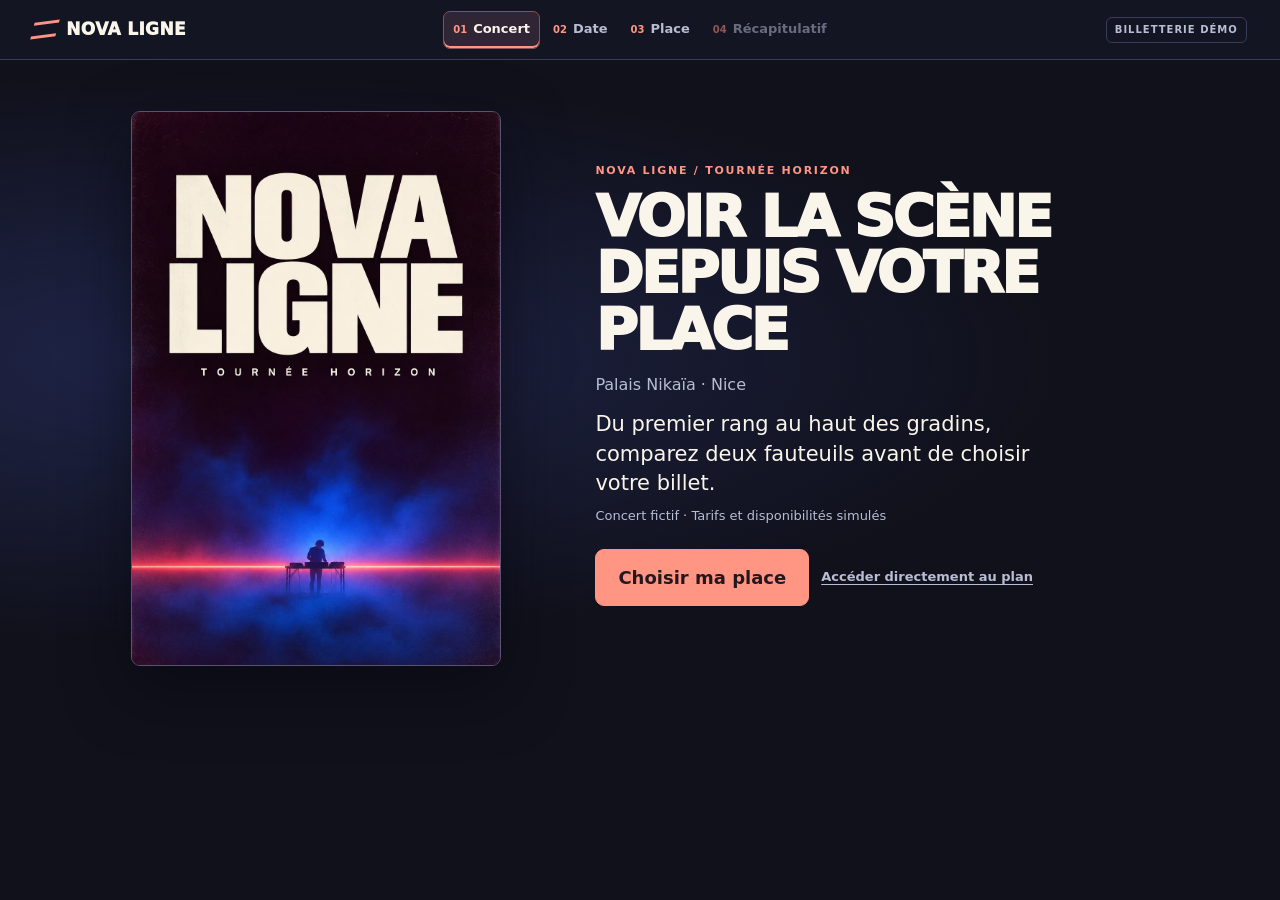
==== concert/index.html @ 88fafc16 "Publier la demo concert Nova Ligne" ====
<!doctype html>
<html lang="fr">
<head>
  <meta charset="utf-8">
  <meta name="viewport" content="width=device-width, initial-scale=1, viewport-fit=cover">
  <meta name="theme-color" content="#10111c">
  <title>Nova Ligne · Palais Nikaïa — billetterie de démonstration</title>
  <meta name="description" content="Démonstration : choisissez votre place pour un concert fictif au Palais Nikaïa et voyez la scène depuis votre fauteuil avant d’acheter.">
  <link rel="stylesheet" href="styles.css">
  <script type="importmap">
    { "imports": {
        "three": "./vendor/three/build/three.module.js",
        "three/addons/": "./vendor/three/examples/jsm/"
    } }
  </script>
</head>
<body>
  <a class="skip" href="#main">Aller au contenu</a>
  <header class="booking-top">
    <button type="button" class="booking-brand" data-step-target="stepShow" aria-label="Nova Ligne, retour au concert">
      <span class="booking-mark" aria-hidden="true"></span><span>NOVA LIGNE</span>
    </button>
    <nav aria-label="Étapes de la billetterie">
      <ol class="booking-steps">
        <li><button type="button" data-step-target="stepShow" aria-current="step"><span aria-hidden="true">01</span>Concert</button></li>
        <li><button type="button" data-step-target="stepDate"><span aria-hidden="true">02</span>Date</button></li>
        <li><button type="button" data-step-target="stepSeat"><span aria-hidden="true">03</span>Place</button></li>
        <li><button type="button" data-step-target="stepRecap" disabled><span aria-hidden="true">04</span>Récapitulatif</button></li>
      </ol>
    </nav>
    <span class="demo-banner" role="note">BILLETTERIE DÉMO</span>
  </header>

  <main id="main">
    <!-- 1. Concert -->
    <section id="stepShow" class="step" aria-labelledby="showTitle">
      <div class="hero">
        <div class="hero-copy">
          <p class="kicker">NOVA LIGNE / TOURNÉE HORIZON</p>
          <h1 id="showTitle" tabindex="-1">Voir la scène<br>depuis votre place</h1>
          <p class="venue">Palais Nikaïa · Nice</p>
          <p class="hero-description">Du premier rang au haut des gradins, comparez deux fauteuils avant de choisir votre billet.</p>
          <p class="small muted">Concert fictif · Tarifs et disponibilités simulés</p>
          <div class="cta-bar step-actions">
            <button type="button" id="chooseDate" class="btn primary big">Choisir ma place</button>
            <a id="directPlan" class="text-action" href="?etape=place">Accéder directement au plan</a>
          </div>
        </div>
        <img class="concert-poster" src="assets/nova-ligne-horizon.webp" width="1024" height="1536" alt="Affiche Nova Ligne, Tournée Horizon. Un rayon corail fend une brume bleue derrière un musicien.">
      </div>
    </section>

    <!-- 2. Date -->
    <section id="stepDate" class="step date-step" hidden aria-labelledby="dateTitle">
      <p class="kicker">NOVA LIGNE / TOURNÉE HORIZON</p>
      <h1 id="dateTitle" tabindex="-1">Choisir une date</h1>
      <p class="venue">Palais Nikaïa · Nice · Concert fictif</p>
      <fieldset class="showtimes">
        <legend class="sr-only">Dates du concert fictif</legend>
        <div id="showtimeList" class="st-list"></div>
      </fieldset>
      <div class="cta-bar step-actions">
        <button type="button" id="goPlan" class="btn primary big">Voir le plan</button>
      </div>
    </section>

    <!-- 3. Module de choix de place -->
    <section id="stepSeat" class="step" hidden aria-label="Choix de la place">
      <div id="seatModule" class="seat-module"></div>
    </section>

    <!-- 4. Récapitulatif -->
    <section id="stepRecap" class="step recap" hidden aria-labelledby="recapTitle">
      <h1 id="recapTitle" tabindex="-1">Récapitulatif</h1>
      <div class="recap-card">
        <p class="kicker">Nova Ligne · Tournée Horizon</p>
        <p id="recapDate" class="recap-date"></p>
        <p class="venue">Palais Nikaïa · Nice</p>
        <dl id="recapSeat" class="recap-dl"></dl>
        <p class="muted small">Identifiant renvoyé par le module : <code id="recapId"></code></p>
        <p class="muted small">Tarif et disponibilité simulés. Aucune réservation n’est enregistrée.</p>
      </div>
      <div class="cta-bar step-actions">
        <button type="button" id="changeSeat" class="btn primary big">Modifier la place</button>
        <button type="button" id="restart" class="text-action">Revenir au concert</button>
      </div>
    </section>
  </main>

  <noscript>Cette démonstration nécessite JavaScript.</noscript>
  <script type="module" src="src/app.js"></script>
</body>
</html>
---- concert/styles.css ----
:root {
  --bg: #10111b;
  --bg2: #16192a;
  --card: #1c2034;
  --line: #363d58;
  --text: #faf5eb;
  --muted: #b8bdd4;
  --accent: #ff9582;
  --accent2: #ffd680;
  --focus: #ffffff;
  --warn: #ffb35a;
  --plan-wall: #535e7b;
  --plan-rail: #b3bccd;
  --plan-taken: #3a3e4a;
  --plan-row: #d3d8e4;
  --plan-regie: rgba(150, 160, 185, .22);
  --plan-stage-a: #202b56;
  --plan-stage-b: #373766;
  --plan-stage-edge: #ff9582;
  --bar-height: 60px;
  --display: "Arial Black", "Avenir Next Condensed", system-ui, sans-serif;
  color-scheme: dark;
}
* { box-sizing: border-box; }
html, body { margin: 0; background: var(--bg); color: var(--text); font: 16px/1.4 system-ui, -apple-system, "Segoe UI", Roboto, sans-serif; -webkit-text-size-adjust: 100%; }
button, input, select { font: inherit; color: inherit; }
:focus-visible { outline: 3px solid var(--focus); outline-offset: 2px; }
.sr-only, .skip:not(:focus) { position: absolute; width: 1px; height: 1px; overflow: hidden; clip: rect(0 0 0 0); white-space: nowrap; }
.skip:focus { position: fixed; top: 8px; left: 8px; z-index: 99; background: #fff; color: #000; padding: 8px 12px; border-radius: 8px; }
.muted { color: var(--muted); }
.small { font-size: 13px; }
[hidden] { display: none !important; }

.booking-top { height: calc(var(--bar-height) + env(safe-area-inset-top)); padding: env(safe-area-inset-top) clamp(12px, 2.6vw, 38px) 0; display: grid; grid-template-columns: 1fr auto 1fr; gap: 18px; align-items: center; border-bottom: 1px solid var(--line); background: #131522; }
.booking-brand { display: inline-flex; align-items: center; gap: 9px; justify-self: start; border: 0; padding: 6px 0; color: var(--text); background: none; font: 950 17px/1 var(--display); letter-spacing: .02em; cursor: pointer; white-space: nowrap; }
.booking-mark { width: 24px; height: 17px; border-top: 3px solid var(--accent); border-bottom: 3px solid var(--accent); transform: skew(-22deg) rotate(-8deg); }
.booking-steps { display: flex; list-style: none; gap: 3px; margin: 0; padding: 0; }
.booking-steps button { display: flex; align-items: center; gap: 6px; min-height: 38px; padding: 4px 9px; background: transparent; border: 1px solid transparent; border-radius: 7px; color: var(--muted); cursor: pointer; font-size: 13px; font-weight: 750; }
.booking-steps button span { font-size: 10px; color: var(--accent); }
.booking-steps button[aria-current="step"] { background: #302534; border-color: #815451; color: var(--text); box-shadow: inset 0 -2px var(--accent); }
.booking-steps button:disabled { opacity: .52; cursor: default; }
.demo-banner { justify-self: end; border: 1px solid var(--line); border-radius: 6px; color: var(--muted); font-size: 10px; letter-spacing: .1em; white-space: nowrap; font-weight: 750; padding: 5px 8px; }

.btn { appearance: none; border: 1px solid var(--line); background: var(--card); border-radius: 9px; padding: 11px 16px; min-height: 44px; cursor: pointer; font-weight: 750; }
.btn:hover { border-color: #707895; }
.btn.primary { background: var(--accent); border-color: var(--accent); color: #231820; }
.btn.primary:hover { background: #ffac9b; }
.btn.ghost { background: transparent; }
.btn.big { font-size: 18px; padding: 15px 22px; width: 100%; max-width: 420px; }
.btn.small { min-height: 38px; padding: 7px 12px; font-size: 14px; }
.btn:disabled { opacity: .45; cursor: not-allowed; }

/* ---------- Concert, date et récapitulatif ---------- */
body:not([data-step="stepSeat"]) { background: radial-gradient(ellipse at 16% 50%, #20254a, transparent 56%), var(--bg); }
.step { max-width: 1120px; margin: 0 auto; padding: clamp(18px, 4vw, 56px); }
.step:not(#stepSeat) { animation: enter-step .18s ease-out; }
@keyframes enter-step { from { opacity: .65; } to { opacity: 1; } }
.hero { display: grid; grid-template-columns: minmax(240px, .7fr) minmax(0, 1fr); gap: clamp(20px, 6vw, 90px); align-items: center; }
.hero-copy { grid-column: 2; grid-row: 1; }
.concert-poster { display: block; grid-column: 1; grid-row: 1; width: 100%; height: auto; aspect-ratio: 2 / 3; max-width: 370px; border: 1px solid #595272; border-radius: 9px; background: #1b1225; box-shadow: 0 22px 62px #090812b3; }
.kicker { text-transform: uppercase; letter-spacing: .16em; font-size: 11px; color: var(--accent); margin: 0; font-weight: 850; }
.hero h1, .date-step h1, .recap h1 { font: 950 clamp(34px, 5.2vw, 72px)/.98 var(--display); text-transform: uppercase; margin: 11px 0 15px; letter-spacing: -.047em; }
.hero h1 { font-size: clamp(34px, 4.5vw, 62px); }
.hero-description { color: var(--text); font-size: clamp(16px, 2vw, 21px); max-width: 33ch; margin: 14px 0 8px; }
.hero .small { margin: 8px 0; }
.venue { margin: 0; color: var(--muted); }
.date-step { max-width: 1020px; }
.showtimes { border: 0; padding: 0; margin: 24px 0 0; }
.st-list { display: grid; gap: 10px; grid-template-columns: repeat(auto-fit, minmax(220px, 1fr)); }
.st { position: relative; display: grid; grid-template-columns: 1fr auto; gap: 3px 10px; padding: 15px 14px 14px 44px; background: var(--card); border: 1px solid var(--line); border-radius: 9px; cursor: pointer; }
.st input { position: absolute; left: 12px; top: 13px; width: 20px; height: 20px; accent-color: var(--accent); }
.st:has(input:checked) { background: #342739; border-color: var(--accent); box-shadow: inset 3px 0 var(--accent); }
.st-date { font-weight: 700; }
.st-time { font-weight: 700; color: var(--accent2); }
.st-left { grid-column: 1 / -1; font-size: 13px; color: var(--muted); }
.cta-bar { display: flex; flex-wrap: wrap; gap: 12px; align-items: center; margin: 24px 0 8px; }
.step-actions .big { width: auto; }
.text-action { display: inline-flex; align-items: center; justify-content: center; min-height: 44px; border: 0; background: none; color: var(--muted); font-size: 13px; font-weight: 700; text-decoration: underline; text-underline-offset: 3px; cursor: pointer; }

/* ---------- Étape 2 : module ---------- */
#stepSeat { max-width: none; padding: 0; }
.sp { display: flex; flex-direction: column; height: 100dvh; min-height: 480px; background: var(--bg); }
body[data-step="stepSeat"] .sp { height: calc(100dvh - var(--bar-height) - env(safe-area-inset-top)); min-height: 0; }
.sp-head { display: flex; align-items: center; gap: 10px; padding: 3px 12px; border-bottom: 1px solid var(--line); }
.sp-back { background: none; border: 0; color: var(--accent); font-weight: 700; min-height: 40px; padding: 0 6px; cursor: pointer; }
.sp-title { display: flex; flex-direction: column; min-width: 0; flex: 1; line-height: 1.2; }
.sp-title span { font-size: 12px; color: var(--muted); white-space: nowrap; overflow: hidden; text-overflow: ellipsis; }
.sp-sim { font-size: 11px; color: var(--muted); border: 1px solid var(--line); border-radius: 6px; padding: 4px 8px; white-space: nowrap; }
.sp-zones { display: flex; gap: 6px; overflow-x: auto; padding: 8px 12px; scrollbar-width: none; flex: none; }
.sp-zones::-webkit-scrollbar { display: none; }
.chip { flex: none; border: 1px solid var(--line); background: var(--bg2); border-radius: 99px; padding: 7px 13px; font-size: 14px; font-weight: 600; cursor: pointer; min-height: 36px; }
.chip[aria-pressed="true"] { background: #382735; color: var(--text); border-color: var(--accent); }

.sp-main { flex: 1; min-height: 0; display: flex; flex-direction: column; }
.sp-side { display: contents; }
.sp-presets { order: 1; padding: 0 12px 8px; flex: none; }
.sp-h { font-size: 12px; text-transform: uppercase; letter-spacing: .1em; color: var(--muted); margin: 0 0 6px; }
.sp-preset-list { display: grid; grid-template-columns: repeat(3, 1fr); gap: 6px; }
.preset { display: grid; grid-template-columns: auto 1fr; grid-template-rows: auto auto; column-gap: 7px; align-items: center; text-align: left; background: var(--card); border: 1px solid var(--line); border-radius: 12px; padding: 7px 8px; cursor: pointer; min-height: 48px; }
.preset:hover { border-color: var(--accent); }
.preset-ico { grid-row: 1 / 3; width: 22px; height: 22px; border-radius: 6px; background: var(--accent); mask: var(--m) center / contain no-repeat; -webkit-mask: var(--m) center / contain no-repeat; }
.ico-proche { --m: url('data:image/svg+xml;utf8,<svg xmlns="http://www.w3.org/2000/svg" viewBox="0 0 24 24"><rect x="3" y="3" width="18" height="6" rx="1"/><circle cx="12" cy="16" r="3"/></svg>'); }
.ico-lateral { --m: url('data:image/svg+xml;utf8,<svg xmlns="http://www.w3.org/2000/svg" viewBox="0 0 24 24"><rect x="7" y="3" width="10" height="5" rx="1"/><circle cx="20" cy="17" r="3"/></svg>'); }
.ico-haut { --m: url('data:image/svg+xml;utf8,<svg xmlns="http://www.w3.org/2000/svg" viewBox="0 0 24 24"><rect x="7" y="16" width="10" height="5" rx="1"/><circle cx="12" cy="5" r="3"/></svg>'); }
.preset-t { font-weight: 700; font-size: 13px; line-height: 1.15; }
.preset-s { font-size: 11px; color: var(--muted); line-height: 1.15; }

.sp-planwrap { order: 2; position: relative; flex: 1; min-height: 192px; margin: 0 8px; border: 1px solid var(--line); border-radius: 10px; overflow: hidden; background: radial-gradient(ellipse at 50% 0%, #252d52, #111422 76%); }
.sp-plan { position: absolute; inset: 0; touch-action: none; }
.plan-canvas { display: block; touch-action: none; cursor: grab; }
.plan-canvas:focus-visible { outline-offset: -3px; }
.sp-zoom { position: absolute; right: 8px; bottom: 8px; display: flex; flex-direction: column; gap: 6px; }
.sp-zoom button { width: 44px; height: 44px; border-radius: 12px; border: 1px solid var(--line); background: rgba(21, 19, 29, .9); font-size: 22px; font-weight: 700; cursor: pointer; }
.sp-hint { position: absolute; left: 10px; bottom: 10px; right: 64px; margin: 0; font-size: 13px; color: var(--text); background: rgba(10, 9, 15, .78); padding: 7px 10px; border-radius: 10px; pointer-events: none; width: fit-content; }

.sp-drawer { order: 3; flex: none; max-height: 44dvh; overflow-y: auto; padding: 10px 12px calc(12px + env(safe-area-inset-bottom)); border-top: 1px solid var(--line); background: var(--bg2); margin-top: 8px; display: flex; flex-direction: column; gap: 10px; }
.sp-side-date { margin: 0; font-size: 12px; font-weight: 850; letter-spacing: .055em; text-transform: uppercase; color: var(--accent); }
.sp-seat-help { margin: 0; color: var(--muted); font-size: 13px; }
.seat-id { display: flex; align-items: center; gap: 8px; font-size: 17px; }
.pill { display: inline-grid; place-items: center; width: 24px; height: 24px; border-radius: 50%; background: var(--accent2); color: #111; font-weight: 800; font-size: 13px; }
.seat-meta { margin: 4px 0 6px; font-size: 14px; color: var(--muted); }
.sold { color: #ff8f8f; }
.facts { display: grid; grid-template-columns: repeat(3, 1fr); gap: 6px; margin: 6px 0; }
.facts div { background: var(--card); border-radius: 10px; padding: 6px 8px; }
.facts dt { font-size: 11px; color: var(--muted); }
.facts dd { margin: 0; font-weight: 700; font-size: 15px; }
.warn { margin: 6px 0; padding: 8px 10px; border-radius: 10px; background: rgba(255, 165, 58, .13); color: var(--warn); font-size: 14px; border: 1px solid rgba(255, 165, 58, .35); }
.actions { display: grid; grid-template-columns: minmax(0, 1.7fr) minmax(0, 1fr); gap: 7px; margin-top: 6px; }
.sp-legend { list-style: none; margin: 0; padding: 0; display: flex; flex-wrap: wrap; gap: 4px 6px; }
.cat { display: inline-flex; align-items: center; gap: 6px; padding: 5px 9px; border-radius: 99px; border: 1px solid var(--line); background: var(--card); font-size: 13px; cursor: pointer; min-height: 32px; }
.cat.static { cursor: default; }
.cat[aria-pressed="true"] { border-color: var(--text); }
.cat i { width: 11px; height: 11px; border-radius: 3px; display: inline-block; }
.cat i.taken { background: #3a3e4a; }
.sp-picker summary { cursor: pointer; font-weight: 600; min-height: 36px; display: flex; align-items: center; }
.fields { display: grid; grid-template-columns: 1fr 1fr 1fr; gap: 8px; align-items: end; margin-top: 6px; }
.fields label { display: flex; flex-direction: column; font-size: 12px; color: var(--muted); gap: 3px; }
.fields select { background: var(--card); border: 1px solid var(--line); border-radius: 10px; padding: 8px; min-height: 42px; color: var(--text); width: 100%; }
.fields .btn { grid-column: 1 / -1; }
.toggle { display: inline-flex; align-items: center; gap: 8px; font-size: 14px; min-height: 36px; cursor: pointer; }
.toggle input { width: 20px; height: 20px; accent-color: var(--accent); }

@media (min-width: 900px) {
  .sp-main { flex-direction: row; gap: 0; }
  .sp-planwrap { order: 0; margin: 0 0 12px 12px; }
  .sp-side { order: 1; display: flex; flex-direction: column; width: 358px; flex: none; overflow-y: auto; padding: 0 12px 12px; gap: 14px; }
  .sp-presets { padding: 0; }
  .sp-drawer { order: 0; max-height: none; border: 1px solid var(--line); border-radius: 10px; padding: 13px; margin: 0; overflow: visible; }
}

/* ---------- Vue 3D ---------- */
body.v3-open { overflow: hidden; }
.v3 { position: fixed; inset: 0; z-index: 50; background: #05060a; }
.v3-canvas { position: absolute; inset: 0; width: 100%; height: 100%; display: block; touch-action: none; cursor: grab; }
.v3-fade { position: absolute; inset: 0; opacity: 0; background: #090a11; pointer-events: none; }
.v3-loading { position: absolute; inset: 0; display: grid; place-items: center; color: var(--text); font-weight: 750; background: #11132178; }
.v3.is-loading { background: #0a0a1140; }
.v3.is-loading .v3-canvas { visibility: hidden; }
.v3:is(.is-loading, .is-flying) :is(.v3-mid, .v3-panel, .v3-fov, .v3-round) { visibility: hidden; }
.v3-top { position: absolute; top: calc(8px + env(safe-area-inset-top)); left: 8px; right: 8px; display: flex; gap: 8px; align-items: center; }
.v3-close, .v3-round { border: 0; border-radius: 12px; background: rgba(10, 9, 15, .78); min-height: 44px; min-width: 44px; padding: 0 12px; font-weight: 700; cursor: pointer; }
.v3-label { flex: 1; text-align: center; font-weight: 700; font-size: 14px; background: rgba(10, 9, 15, .6); border-radius: 12px; padding: 6px 10px; text-shadow: 0 1px 2px #000; }
.v3-mid { position: absolute; top: calc(62px + env(safe-area-inset-top)); left: 8px; right: 8px; display: flex; gap: 8px; flex-wrap: wrap; align-items: flex-start; }
.v3-ab { display: inline-grid; grid-template-columns: repeat(2, 1fr); gap: 3px; background: rgba(10, 9, 15, .86); border-radius: 12px; padding: 3px; }
.ab { display: grid; align-content: center; gap: 3px; text-align: left; border: 0; background: none; border-radius: 9px; padding: 6px 10px; min-height: 46px; font-weight: 750; font-size: 13px; line-height: 1.16; cursor: pointer; }
.ab-metrics { font-size: 11px; font-weight: 650; white-space: nowrap; }
.ab[aria-pressed="true"] { background: var(--accent2); color: #111; }
.ab[data-ab="B"][aria-pressed="true"] { background: #7ee0ff; }
.v3-mid > .btn { background: rgba(10, 9, 15, .82); }
.v3-cmp { display: flex; flex-wrap: wrap; gap: 6px; align-items: center; border-bottom: 1px solid var(--line); padding: 1px 0 8px; }
.v3-cmp p { margin: 0 4px 0 0; font-size: 13px; color: var(--muted); }
.v3-panel { position: absolute; left: 8px; right: 8px; bottom: calc(8px + env(safe-area-inset-bottom)); background: #141726ee; border: 1px solid #505773; border-radius: 12px; padding: 7px; display: flex; flex-direction: column; gap: 4px; max-width: 560px; margin: 0 auto; }
.v3-panel .facts { grid-template-columns: repeat(2, 1fr); }
.v3-opts { display: flex; flex-wrap: wrap; gap: 0 14px; }
.v3-fov { position: absolute; right: 12px; top: calc(112px + env(safe-area-inset-top)); margin: 0; font-size: 11px; color: rgba(255, 255, 255, .75); text-shadow: 0 1px 2px #000; pointer-events: none; }
@media (min-width: 900px) {
  .v3-panel { left: auto; right: 16px; bottom: 16px; width: 360px; }
  .v3-fov { top: auto; bottom: 16px; left: 16px; right: auto; }
}
@media (max-height: 520px) and (orientation: landscape) {
  .v3-panel { left: auto; width: 300px; max-height: calc(100% - 70px); overflow: auto; }
}

/* ---------- Récapitulatif ---------- */
.recap { max-width: 560px; }
.recap h1 { font-size: clamp(29px, 5.2vw, 48px); }
.recap-card { background: var(--card); border: 1px solid var(--line); border-top: 3px solid var(--accent); border-radius: 10px; padding: 18px; }
.recap-date { font-size: 20px; font-weight: 800; margin: 6px 0 2px; }
.recap-dl { display: grid; gap: 8px; margin: 14px 0; }
.recap-dl div { display: flex; justify-content: space-between; gap: 10px; border-bottom: 1px solid var(--line); padding-bottom: 6px; }
.recap-dl dt { color: var(--muted); }
.recap-dl dd { margin: 0; font-weight: 700; text-align: right; }
code { background: #000; padding: 2px 6px; border-radius: 6px; }

html.no-motion *, html.no-motion *::before { transition: none !important; animation: none !important; scroll-behavior: auto !important; }
@media (prefers-reduced-motion: reduce) { .step:not(#stepSeat) { animation: none; } }

/* compacité mobile */
.sp-more summary { cursor: pointer; font-weight: 600; min-height: 36px; display: flex; align-items: center; color: var(--muted); }
.sp-more[open] { display: flex; flex-direction: column; gap: 8px; }
.v3-row { display: grid; grid-template-columns: 1fr 1.5fr; align-items: center; gap: 7px; }
.v3-sum { flex: 1; margin: 0; font-weight: 700; font-size: 15px; }
.v3-row .btn { min-height: 46px; padding: 7px 8px; font-size: 14px; }
.v3-more summary { cursor: pointer; color: var(--muted); font-size: 13px; min-height: 25px; display: flex; justify-content: flex-end; align-items: center; padding: 0 6px; }
.v3-more[open] { max-height: 36dvh; overflow-y: auto; padding: 3px 2px 6px; }
.v3-share { display: flex; flex-wrap: wrap; gap: 6px; }
.v3-share-status { margin: 6px 0 0; color: var(--muted); font-size: 13px; }
.v3-share-status:empty { display: none; }
.v3-share-status input { display: block; width: 100%; margin-top: 5px; padding: 6px; background: var(--bg); border: 1px solid var(--line); border-radius: 6px; font-size: 16px; }
.v3-mask { flex-basis: 100%; margin: 0; padding: 7px 10px; border-radius: 10px; background: rgba(40, 22, 4, .88); color: var(--warn); border: 1px solid rgba(255, 165, 58, .5); font-size: 13px; font-weight: 600; }
@media (min-width: 900px) { .v3-mask { flex-basis: auto; max-width: 520px; } }
@media (max-width: 899px) {
  :root { --bar-height: 80px; }
  body[data-step="stepSeat"] { --bar-height: 42px; }
  .booking-top { grid-template-columns: 1fr auto; grid-template-rows: auto auto; gap: 2px 8px; }
  .booking-top nav { grid-row: 2; grid-column: 1 / -1; }
  .booking-brand { font-size: 14px; }
  .booking-mark { width: 19px; height: 14px; }
  .booking-steps { display: grid; grid-template-columns: repeat(4, minmax(0, 1fr)); }
  .booking-steps button { justify-content: center; width: 100%; min-height: 34px; font-size: 11px; padding: 2px; }
  .booking-steps button span { display: none; }
  body[data-step="stepSeat"] .booking-top { grid-template-rows: 1fr; }
  body[data-step="stepSeat"] .booking-top nav { grid-row: 1; }
  body[data-step="stepSeat"] :is(.booking-brand, .demo-banner) { display: none; }
  .step:not(#stepSeat) { padding: 20px 16px calc(116px + env(safe-area-inset-bottom)); }
  .hero { grid-template-columns: minmax(0, 1fr); gap: 12px; text-align: center; }
  .hero-copy { grid-column: 1; grid-row: 1; }
  .hero h1 { font-size: clamp(28px, 7.6vw, 52px); margin: 7px 0 6px; }
  .hero-description { display: none; }
  .concert-poster { grid-column: 1; grid-row: 2; width: clamp(180px, 56vw, 290px); justify-self: center; }
  .step-actions { position: fixed; z-index: 4; inset: auto 0 0; flex-direction: column; align-items: stretch; gap: 2px; margin: 0; padding: 9px 16px calc(6px + env(safe-area-inset-bottom)); background: #151828f5; border-top: 1px solid var(--line); }
  .step-actions .big { width: 100%; max-width: none; padding: 10px 12px; }
  .step-actions .text-action { min-height: 35px; }
  .st-list { grid-template-columns: 1fr; }
  .sp-side-date, .sp-presets .sp-h { display: none; }
  .sp-drawer { max-height: 36dvh; gap: 4px; padding: 6px 10px calc(5px + env(safe-area-inset-bottom)); margin-top: 5px; }
  .sp-sheet :is(.facts, .warn) { display: none; }
  .sp-sheet .btn { padding: 6px; font-size: 13px; }
  .seat-id { font-size: 14px; }
  .seat-meta { margin: 2px 0; font-size: 12px; }
  .sp-legend { display: grid; grid-template-columns: repeat(3, minmax(0, 1fr)); gap: 3px; }
  .cat { justify-content: center; width: 100%; min-height: 28px; border-radius: 6px; padding: 3px; font-size: 11px; gap: 3px; white-space: nowrap; }
  .cat i { flex: 0 0 7px; width: 7px; height: 7px; }
  .sp-more summary { min-height: 30px; font-size: 13px; }
  .v3-fov { display: none; }
}
@media (max-width: 360px) { .cat { font-size: 10px; } }
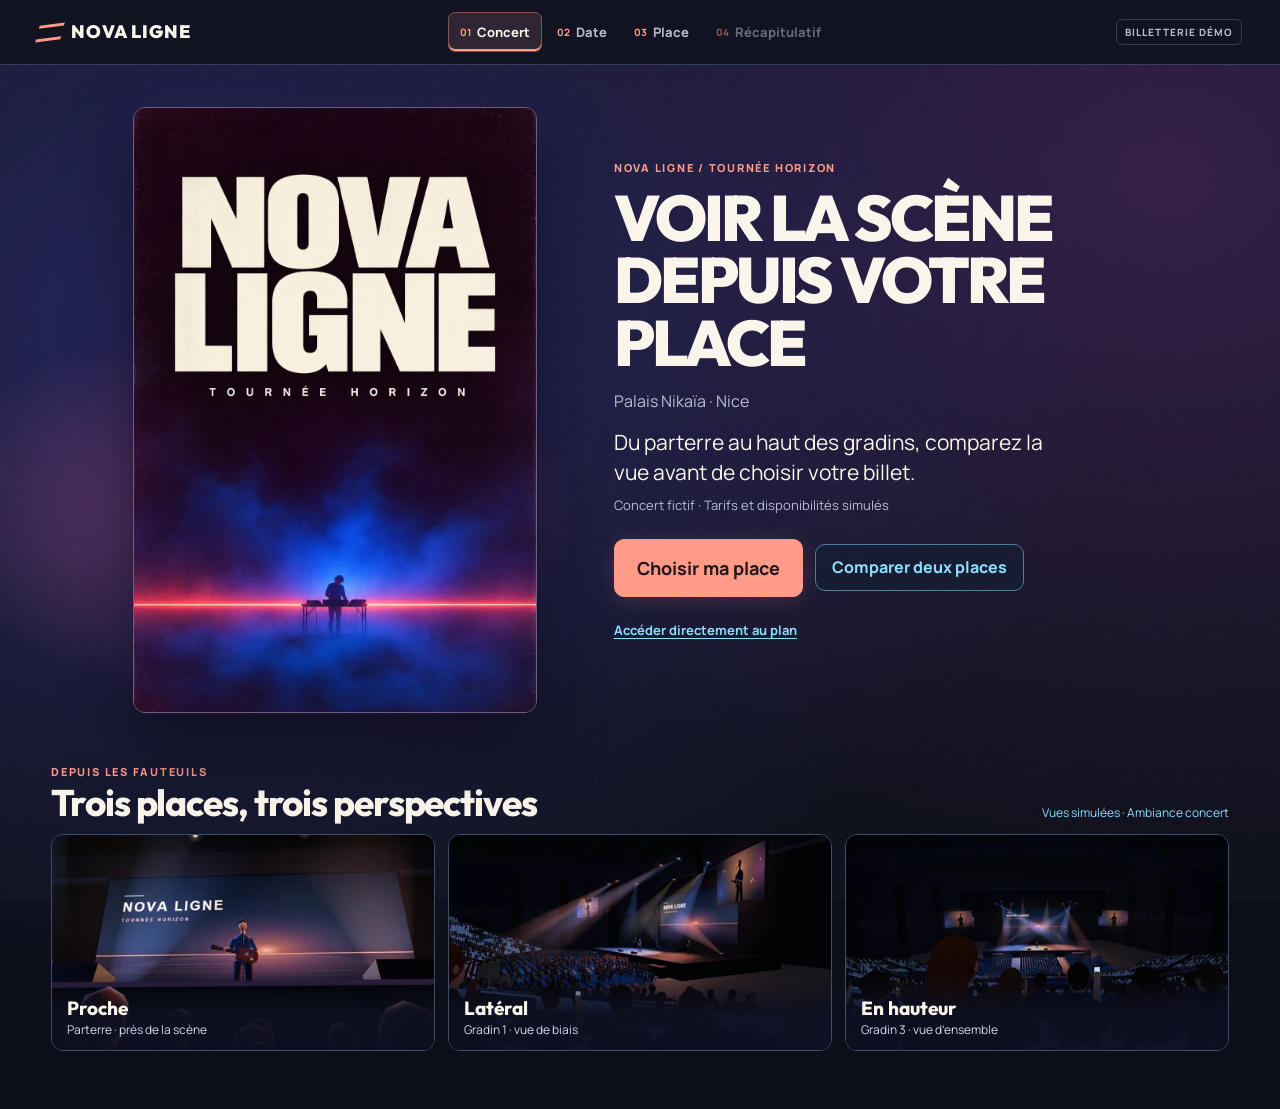
==== commit f8e07ba1: "Polish Nova Ligne seating and concert preview" ====
--- a/concert/index.html
+++ b/concert/index.html
@@ -3,10 +3,11 @@
 <head>
   <meta charset="utf-8">
   <meta name="viewport" content="width=device-width, initial-scale=1, viewport-fit=cover">
-  <meta name="theme-color" content="#10111c">
+  <meta name="theme-color" content="#0c0e19">
   <title>Nova Ligne · Palais Nikaïa — billetterie de démonstration</title>
   <meta name="description" content="Démonstration : choisissez votre place pour un concert fictif au Palais Nikaïa et voyez la scène depuis votre fauteuil avant d’acheter.">
   <link rel="stylesheet" href="styles.css">
+  <link rel="stylesheet" href="styles-preview.css">
   <script type="importmap">
     { "imports": {
         "three": "./vendor/three/build/three.module.js",
@@ -39,15 +40,33 @@
           <p class="kicker">NOVA LIGNE / TOURNÉE HORIZON</p>
           <h1 id="showTitle" tabindex="-1">Voir la scène<br>depuis votre place</h1>
           <p class="venue">Palais Nikaïa · Nice</p>
-          <p class="hero-description">Du premier rang au haut des gradins, comparez deux fauteuils avant de choisir votre billet.</p>
+          <p class="hero-description">Du parterre au haut des gradins, comparez la vue avant de choisir votre billet.</p>
           <p class="small muted">Concert fictif · Tarifs et disponibilités simulés</p>
           <div class="cta-bar step-actions">
             <button type="button" id="chooseDate" class="btn primary big">Choisir ma place</button>
+            <a id="guidedComparison" class="btn comparison-cta" href="?etape=place&amp;comparer=1">Comparer deux places</a>
             <a id="directPlan" class="text-action" href="?etape=place">Accéder directement au plan</a>
           </div>
         </div>
-        <img class="concert-poster" src="assets/nova-ligne-horizon.webp" width="1024" height="1536" alt="Affiche Nova Ligne, Tournée Horizon. Un rayon corail fend une brume bleue derrière un musicien.">
+        <img class="concert-poster" data-src="assets/nova-ligne-horizon.webp" width="1024" height="1536" decoding="async" fetchpriority="high" alt="Affiche Nova Ligne, Tournée Horizon. Un rayon corail fend une brume bleue derrière un musicien.">
       </div>
+      <section class="home-views" aria-labelledby="viewsTitle">
+        <div class="home-views-head"><div><p class="kicker">Depuis les fauteuils</p><h2 id="viewsTitle">Trois places, trois perspectives</h2></div><span>Vues simulées · Ambiance concert</span></div>
+        <div class="home-preview-list">
+          <button type="button" class="home-preview" data-home-preset="proche">
+            <img data-src="assets/previews/proche.webp" width="480" height="270" alt="" loading="lazy" decoding="async">
+            <span><strong>Proche</strong><small>Parterre · près de la scène</small></span>
+          </button>
+          <button type="button" class="home-preview" data-home-preset="lateral">
+            <img data-src="assets/previews/lateral.webp" width="480" height="270" alt="" loading="lazy" decoding="async">
+            <span><strong>Latéral</strong><small>Gradin 1 · vue de biais</small></span>
+          </button>
+          <button type="button" class="home-preview" data-home-preset="haut">
+            <img data-src="assets/previews/haut.webp" width="480" height="270" alt="" loading="lazy" decoding="async">
+            <span><strong>En hauteur</strong><small>Gradin 3 · vue d’ensemble</small></span>
+          </button>
+        </div>
+      </section>
     </section>
 
     <!-- 2. Date -->
@@ -66,6 +85,10 @@
 
     <!-- 3. Module de choix de place -->
     <section id="stepSeat" class="step" hidden aria-label="Choix de la place">
+      <div id="planStatus" class="plan-status" hidden>
+        <p id="planStatusText" role="status">Chargement du plan…</p>
+        <button type="button" id="retryPlan" class="btn" hidden>Réessayer</button>
+      </div>
       <div id="seatModule" class="seat-module"></div>
     </section>
 
--- a/concert/styles.css
+++ b/concert/styles.css
@@ -1,12 +1,27 @@
+@font-face {
+  font-family: Outfit;
+  src: url('assets/fonts/outfit-latin.woff2') format('woff2');
+  font-style: normal;
+  font-weight: 600 900;
+  font-display: swap;
+}
+@font-face {
+  font-family: Manrope;
+  src: url('assets/fonts/manrope-latin.woff2') format('woff2');
+  font-style: normal;
+  font-weight: 400 800;
+  font-display: swap;
+}
 :root {
-  --bg: #10111b;
+  --bg: #0c0e19;
   --bg2: #16192a;
   --card: #1c2034;
   --line: #363d58;
   --text: #faf5eb;
   --muted: #b8bdd4;
-  --accent: #ff9582;
+  --accent: #ff9b87;
   --accent2: #ffd680;
+  --secondary: #8edfff;
   --focus: #ffffff;
   --warn: #ffb35a;
   --plan-wall: #535e7b;
@@ -17,12 +32,12 @@
   --plan-stage-a: #202b56;
   --plan-stage-b: #373766;
   --plan-stage-edge: #ff9582;
-  --bar-height: 60px;
-  --display: "Arial Black", "Avenir Next Condensed", system-ui, sans-serif;
+  --bar-height: 65px;
+  --display: Outfit, "Arial Black", system-ui, sans-serif;
   color-scheme: dark;
 }
 * { box-sizing: border-box; }
-html, body { margin: 0; background: var(--bg); color: var(--text); font: 16px/1.4 system-ui, -apple-system, "Segoe UI", Roboto, sans-serif; -webkit-text-size-adjust: 100%; }
+html, body { margin: 0; background: var(--bg); color: var(--text); font: 16px/1.45 Manrope, system-ui, -apple-system, "Segoe UI", sans-serif; -webkit-text-size-adjust: 100%; }
 button, input, select { font: inherit; color: inherit; }
 :focus-visible { outline: 3px solid var(--focus); outline-offset: 2px; }
 .sr-only, .skip:not(:focus) { position: absolute; width: 1px; height: 1px; overflow: hidden; clip: rect(0 0 0 0); white-space: nowrap; }
@@ -31,36 +46,45 @@
 .small { font-size: 13px; }
 [hidden] { display: none !important; }
 
-.booking-top { height: calc(var(--bar-height) + env(safe-area-inset-top)); padding: env(safe-area-inset-top) clamp(12px, 2.6vw, 38px) 0; display: grid; grid-template-columns: 1fr auto 1fr; gap: 18px; align-items: center; border-bottom: 1px solid var(--line); background: #131522; }
-.booking-brand { display: inline-flex; align-items: center; gap: 9px; justify-self: start; border: 0; padding: 6px 0; color: var(--text); background: none; font: 950 17px/1 var(--display); letter-spacing: .02em; cursor: pointer; white-space: nowrap; }
+.booking-top { position: relative; z-index: 2; height: calc(var(--bar-height) + env(safe-area-inset-top)); padding: env(safe-area-inset-top) clamp(14px, 3vw, 44px) 0; display: grid; grid-template-columns: 1fr auto 1fr; gap: 18px; align-items: center; border-bottom: 1px solid var(--line); background: #111320; }
+.booking-brand { display: inline-flex; align-items: center; gap: 9px; justify-self: start; border: 0; padding: 6px 0; color: var(--text); background: none; font: 850 18px/1 var(--display); letter-spacing: .055em; cursor: pointer; white-space: nowrap; }
 .booking-mark { width: 24px; height: 17px; border-top: 3px solid var(--accent); border-bottom: 3px solid var(--accent); transform: skew(-22deg) rotate(-8deg); }
 .booking-steps { display: flex; list-style: none; gap: 3px; margin: 0; padding: 0; }
-.booking-steps button { display: flex; align-items: center; gap: 6px; min-height: 38px; padding: 4px 9px; background: transparent; border: 1px solid transparent; border-radius: 7px; color: var(--muted); cursor: pointer; font-size: 13px; font-weight: 750; }
+.booking-steps button { display: flex; align-items: center; gap: 6px; min-height: 40px; padding: 4px 11px; background: transparent; border: 1px solid transparent; border-radius: 7px; color: var(--muted); cursor: pointer; font-size: 13px; font-weight: 750; transition: background .22s ease, border-color .22s ease; }
 .booking-steps button span { font-size: 10px; color: var(--accent); }
 .booking-steps button[aria-current="step"] { background: #302534; border-color: #815451; color: var(--text); box-shadow: inset 0 -2px var(--accent); }
 .booking-steps button:disabled { opacity: .52; cursor: default; }
 .demo-banner { justify-self: end; border: 1px solid var(--line); border-radius: 6px; color: var(--muted); font-size: 10px; letter-spacing: .1em; white-space: nowrap; font-weight: 750; padding: 5px 8px; }
 
-.btn { appearance: none; border: 1px solid var(--line); background: var(--card); border-radius: 9px; padding: 11px 16px; min-height: 44px; cursor: pointer; font-weight: 750; }
+.btn { appearance: none; border: 1px solid var(--line); background: var(--card); border-radius: 10px; padding: 11px 16px; min-height: 44px; cursor: pointer; font-weight: 750; transition: transform .22s ease, background .22s ease, border-color .22s ease, box-shadow .22s ease; }
 .btn:hover { border-color: #707895; }
-.btn.primary { background: var(--accent); border-color: var(--accent); color: #231820; }
+.btn.primary { background: var(--accent); border-color: var(--accent); color: #231820; box-shadow: 0 4px 22px #ff9b8726; }
 .btn.primary:hover { background: #ffac9b; }
 .btn.ghost { background: transparent; }
 .btn.big { font-size: 18px; padding: 15px 22px; width: 100%; max-width: 420px; }
 .btn.small { min-height: 38px; padding: 7px 12px; font-size: 14px; }
 .btn:disabled { opacity: .45; cursor: not-allowed; }
+@media (hover: hover) and (pointer: fine) {
+  .btn:not(:disabled):hover { transform: translateY(-1px) scale(1.015); }
+  .btn.primary:not(:disabled):hover { box-shadow: 0 6px 24px #ff9b8754; }
+}
 
 /* ---------- Concert, date et récapitulatif ---------- */
-body:not([data-step="stepSeat"]) { background: radial-gradient(ellipse at 16% 50%, #20254a, transparent 56%), var(--bg); }
+body:not([data-step="stepSeat"]) { background: radial-gradient(ellipse at 17% 29%, #22235a 0, transparent 60%), radial-gradient(ellipse at 91% 16%, #311c46 0, transparent 51%), var(--bg); }
+body:not([data-step="stepSeat"])::before { content: ''; position: fixed; inset: 0; pointer-events: none; opacity: .055; background-size: 144px; background-image: url("data:image/svg+xml,%3Csvg xmlns='http://www.w3.org/2000/svg' width='144' height='144'%3E%3Cfilter id='n'%3E%3CfeTurbulence type='fractalNoise' baseFrequency='.82' numOctaves='3' stitchTiles='stitch'/%3E%3C/filter%3E%3Cpath fill='white' filter='url(%23n)' d='M0 0h144v144H0z'/%3E%3C/svg%3E"); }
 .step { max-width: 1120px; margin: 0 auto; padding: clamp(18px, 4vw, 56px); }
-.step:not(#stepSeat) { animation: enter-step .18s ease-out; }
+.step:not(#stepSeat) { animation: enter-step .22s ease-out; }
 @keyframes enter-step { from { opacity: .65; } to { opacity: 1; } }
-.hero { display: grid; grid-template-columns: minmax(240px, .7fr) minmax(0, 1fr); gap: clamp(20px, 6vw, 90px); align-items: center; }
-.hero-copy { grid-column: 2; grid-row: 1; }
-.concert-poster { display: block; grid-column: 1; grid-row: 1; width: 100%; height: auto; aspect-ratio: 2 / 3; max-width: 370px; border: 1px solid #595272; border-radius: 9px; background: #1b1225; box-shadow: 0 22px 62px #090812b3; }
-.kicker { text-transform: uppercase; letter-spacing: .16em; font-size: 11px; color: var(--accent); margin: 0; font-weight: 850; }
-.hero h1, .date-step h1, .recap h1 { font: 950 clamp(34px, 5.2vw, 72px)/.98 var(--display); text-transform: uppercase; margin: 11px 0 15px; letter-spacing: -.047em; }
-.hero h1 { font-size: clamp(34px, 4.5vw, 62px); }
+#stepShow { max-width: 1290px; padding-block: clamp(22px, 3.3vw, 46px) 58px; }
+.hero { position: relative; isolation: isolate; display: grid; grid-template-columns: minmax(260px, .79fr) minmax(0, 1fr); gap: clamp(24px, 6vw, 88px); align-items: center; }
+.hero::after { content: ''; position: absolute; pointer-events: none; z-index: -1; inset: 34% 54% 0 -12%; background: radial-gradient(ellipse, #3b65e967 0, #b4539160 23%, transparent 69%); animation: horizon-pulse 7s ease-in-out infinite alternate; }
+.hero-copy { grid-column: 2; grid-row: 1; animation: hero-in .32s ease-out; }
+.concert-poster { display: block; grid-column: 1; grid-row: 1; width: 100%; height: auto; aspect-ratio: 2 / 3; max-width: 404px; justify-self: end; border: 1px solid #6c5f83; border-radius: 12px; background: #1b1225; box-shadow: 0 24px 62px #090812ba, 0 0 56px #5644ab35; animation: hero-in .44s ease-out; }
+@keyframes hero-in { from { opacity: .72; translate: 0 7px; } to { opacity: 1; translate: 0 0; } }
+@keyframes horizon-pulse { from { opacity: .42; } to { opacity: .7; } }
+.kicker { text-transform: uppercase; letter-spacing: .16em; font-size: 11px; color: var(--accent); margin: 0; font-weight: 800; }
+.hero h1, .date-step h1, .recap h1 { font: 850 clamp(34px, 5.2vw, 72px)/.98 var(--display); text-transform: uppercase; margin: 11px 0 15px; letter-spacing: -.046em; }
+.hero h1 { font-size: clamp(36px, 5vw, 73px); }
 .hero-description { color: var(--text); font-size: clamp(16px, 2vw, 21px); max-width: 33ch; margin: 14px 0 8px; }
 .hero .small { margin: 8px 0; }
 .venue { margin: 0; color: var(--muted); }
@@ -73,12 +97,31 @@
 .st-date { font-weight: 700; }
 .st-time { font-weight: 700; color: var(--accent2); }
 .st-left { grid-column: 1 / -1; font-size: 13px; color: var(--muted); }
+.st-price { grid-column: 1 / -1; color: var(--secondary); font-size: 13px; font-weight: 800; }
+.st-fill { appearance: none; grid-column: 1 / -1; width: 100%; height: 6px; margin: 5px 0 3px; border: 0; border-radius: 8px; background: #101320; }
+.st-fill::-webkit-progress-bar { background: #101320; border-radius: 8px; }
+.st-fill::-webkit-progress-value { background: linear-gradient(90deg, #6295f7, #ed928a); border-radius: 8px; }
+.st-fill::-moz-progress-bar { background: linear-gradient(90deg, #6295f7, #ed928a); border-radius: 8px; }
 .cta-bar { display: flex; flex-wrap: wrap; gap: 12px; align-items: center; margin: 24px 0 8px; }
 .step-actions .big { width: auto; }
 .text-action { display: inline-flex; align-items: center; justify-content: center; min-height: 44px; border: 0; background: none; color: var(--muted); font-size: 13px; font-weight: 700; text-decoration: underline; text-underline-offset: 3px; cursor: pointer; }
+.comparison-cta { display: inline-flex; align-items: center; justify-content: center; text-decoration: none; background: #171e34e8; color: var(--secondary); border-color: #547aa1; }
+.hero .text-action { flex-basis: 100%; justify-content: flex-start; color: var(--secondary); }
+.home-views { margin-top: clamp(28px, 4vw, 57px); }
+.home-views-head { display: flex; align-items: end; justify-content: space-between; gap: 12px; margin-bottom: 13px; }
+.home-views-head h2 { margin: 4px 0 0; font: 750 clamp(25px, 3.2vw, 37px)/1 var(--display); letter-spacing: -.03em; }
+.home-views-head > span { color: var(--secondary); font-size: 12px; white-space: nowrap; }
+.home-preview-list { display: grid; grid-template-columns: repeat(3, minmax(0, 1fr)); gap: 13px; }
+.home-preview { position: relative; overflow: hidden; min-width: 0; padding: 0; text-align: left; cursor: pointer; border: 1px solid #424b68; border-radius: 12px; background: #191d31; transition: translate .22s ease, border-color .22s ease, box-shadow .22s ease; }
+.home-preview img { display: block; width: 100%; height: auto; aspect-ratio: 16 / 9; object-fit: cover; background: #13172a; }
+.home-preview > span { position: absolute; inset: auto 0 0; display: grid; gap: 3px; padding: 26px 15px 12px; background: linear-gradient(transparent, #0d1021ee 52%); }
+.home-preview strong { font: 750 19px/1 var(--display); }
+.home-preview small { color: #d0dbef; font-size: 12px; }
+@media (hover: hover) and (pointer: fine) { .home-preview:hover { translate: 0 -3px; border-color: var(--secondary); box-shadow: 0 7px 26px #5080c934; } }
 
 /* ---------- Étape 2 : module ---------- */
 #stepSeat { max-width: none; padding: 0; }
+.plan-status { min-height: 40vh; display: grid; align-content: center; justify-items: center; padding: 20px; color: var(--muted); text-align: center; }
 .sp { display: flex; flex-direction: column; height: 100dvh; min-height: 480px; background: var(--bg); }
 body[data-step="stepSeat"] .sp { height: calc(100dvh - var(--bar-height) - env(safe-area-inset-top)); min-height: 0; }
 .sp-head { display: flex; align-items: center; gap: 10px; padding: 3px 12px; border-bottom: 1px solid var(--line); }
@@ -105,7 +148,7 @@
 .preset-t { font-weight: 700; font-size: 13px; line-height: 1.15; }
 .preset-s { font-size: 11px; color: var(--muted); line-height: 1.15; }
 
-.sp-planwrap { order: 2; position: relative; flex: 1; min-height: 192px; margin: 0 8px; border: 1px solid var(--line); border-radius: 10px; overflow: hidden; background: radial-gradient(ellipse at 50% 0%, #252d52, #111422 76%); }
+.sp-planwrap { order: 2; position: relative; flex: 1; min-height: 192px; margin: 0 8px; border: 1px solid var(--line); border-radius: 12px; overflow: hidden; background: radial-gradient(ellipse at 50% 17%, #222d51, #111523 73%, #0c0e19); }
 .sp-plan { position: absolute; inset: 0; touch-action: none; }
 .plan-canvas { display: block; touch-action: none; cursor: grab; }
 .plan-canvas:focus-visible { outline-offset: -3px; }
@@ -192,8 +235,8 @@
 .recap-dl dd { margin: 0; font-weight: 700; text-align: right; }
 code { background: #000; padding: 2px 6px; border-radius: 6px; }
 
-html.no-motion *, html.no-motion *::before { transition: none !important; animation: none !important; scroll-behavior: auto !important; }
-@media (prefers-reduced-motion: reduce) { .step:not(#stepSeat) { animation: none; } }
+html.no-motion *, html.no-motion *::before, html.no-motion *::after { transition: none !important; animation: none !important; scroll-behavior: auto !important; }
+@media (prefers-reduced-motion: reduce) { .step:not(#stepSeat), .hero-copy, .hero::after, .concert-poster { animation: none; } .btn, .booking-steps button, .home-preview { transition: none; } }
 
 /* compacité mobile */
 .sp-more summary { cursor: pointer; font-weight: 600; min-height: 36px; display: flex; align-items: center; color: var(--muted); }
@@ -223,14 +266,22 @@
   body[data-step="stepSeat"] .booking-top nav { grid-row: 1; }
   body[data-step="stepSeat"] :is(.booking-brand, .demo-banner) { display: none; }
   .step:not(#stepSeat) { padding: 20px 16px calc(116px + env(safe-area-inset-bottom)); }
-  .hero { grid-template-columns: minmax(0, 1fr); gap: 12px; text-align: center; }
-  .hero-copy { grid-column: 1; grid-row: 1; }
-  .hero h1 { font-size: clamp(28px, 7.6vw, 52px); margin: 7px 0 6px; }
-  .hero-description { display: none; }
-  .concert-poster { grid-column: 1; grid-row: 2; width: clamp(180px, 56vw, 290px); justify-self: center; }
+  #stepShow { padding: 0; }
+  .hero { display: flex; align-items: flex-end; min-height: calc(100svh - var(--bar-height) - env(safe-area-inset-top)); overflow: hidden; background: #131225; }
+  .hero::before { content: ''; position: absolute; z-index: 1; inset: 0; pointer-events: none; background: linear-gradient(180deg, #100d1805 28%, #0e0c191c 44%, #0d0f1ade 72%, #0d0f1a 100%); }
+  .hero::after { z-index: 1; inset: 42% 0 5%; background: radial-gradient(ellipse at center, #8f42a23c, transparent 69%); }
+  .hero-copy { position: relative; z-index: 2; width: 100%; padding: 30px 18px calc(12px + env(safe-area-inset-bottom)); }
+  .hero h1 { font-size: clamp(30px, 9vw, 53px); margin: 7px 0 5px; }
+  .hero .kicker, .hero-description, .home-views { display: none; }
+  .hero .venue { color: #e0dff1; font-size: 13px; }
+  .hero .small { margin: 5px 0; color: #d5d4e9; font-size: 11px; }
+  .concert-poster { position: absolute; inset: 0; width: 100%; height: 100%; max-width: none; border: 0; border-radius: 0; box-shadow: none; object-fit: cover; object-position: center 32%; }
   .step-actions { position: fixed; z-index: 4; inset: auto 0 0; flex-direction: column; align-items: stretch; gap: 2px; margin: 0; padding: 9px 16px calc(6px + env(safe-area-inset-bottom)); background: #151828f5; border-top: 1px solid var(--line); }
   .step-actions .big { width: 100%; max-width: none; padding: 10px 12px; }
   .step-actions .text-action { min-height: 35px; }
+  .hero .step-actions { position: static; display: grid; grid-template-columns: minmax(0, 1fr) minmax(0, 1fr); gap: 5px 8px; margin-top: 10px; padding: 0; border: 0; background: none; }
+  .hero .step-actions :is(.big, .comparison-cta) { font-size: clamp(13px, 3.65vw, 16px); line-height: 1.2; padding: 7px; text-align: center; }
+  .hero .text-action { grid-column: 1 / -1; justify-content: center; min-height: 32px; font-size: 12px; }
   .st-list { grid-template-columns: 1fr; }
   .sp-side-date, .sp-presets .sp-h { display: none; }
   .sp-drawer { max-height: 36dvh; gap: 4px; padding: 6px 10px calc(5px + env(safe-area-inset-bottom)); margin-top: 5px; }
--- a/concert/styles-preview.css
+++ b/concert/styles-preview.css
@@ -0,0 +1,120 @@
+/* Raccourcis du plan, choix et commandes de la vue depuis une place. */
+.sp-estimate, .v3-estimate { margin: 5px 0 1px; color: var(--muted); font-size: 11px; }
+.sp-recommendation { display: none; }
+.sp-legend-shell { min-width: 0; }
+.sp-legend-cue { display: none; }
+
+.sp-preset-list .preset {
+  display: grid;
+  grid-template: auto auto auto / minmax(0, 1fr);
+  align-content: start;
+  gap: 4px;
+  overflow: hidden;
+  padding: 0 0 7px;
+}
+.preset-photo { display: block; width: 100%; height: auto; aspect-ratio: 16 / 9; object-fit: cover; background: #101322; }
+.sp-preset-list :is(.preset-t, .preset-s) { padding-inline: 7px; }
+
+.v3-modes { display: inline-flex; gap: 3px; align-self: start; padding: 3px; border-radius: 12px; background: #0b0d15e8; }
+.v3-modes button {
+  border: 1px solid transparent;
+  border-radius: 9px;
+  background: transparent;
+  padding: 5px 9px;
+  min-height: 44px;
+  font-size: 12px;
+  font-weight: 750;
+  white-space: nowrap;
+  cursor: pointer;
+}
+.v3-modes button[aria-pressed="true"] { background: #20314a; color: #d7efff; border-color: #537fa7; }
+.v3-cmp {
+  flex-wrap: nowrap;
+  overflow-x: auto;
+  padding: 3px 0;
+  gap: 4px;
+  scrollbar-width: thin;
+  border: 0;
+  touch-action: pan-x;
+}
+.v3-cmp .btn {
+  flex: 0 0 auto;
+  min-height: 44px;
+  padding: 4px 9px;
+  border-radius: 999px;
+  font-size: 12px;
+  white-space: nowrap;
+}
+.v3-more summary { justify-content: space-between; gap: 8px; min-height: 31px; list-style: none; }
+.v3-more summary::-webkit-details-marker { display: none; }
+.v3-estimate { margin: 0; }
+.v3-details-label { display: inline-flex; align-items: center; gap: 7px; font-weight: 750; color: var(--text); }
+.v3-details-label i { border: solid currentColor; border-width: 1.5px 1.5px 0 0; width: 7px; height: 7px; transform: rotate(-45deg) translateY(2px); }
+.v3-more[open] .v3-details-label i { transform: rotate(135deg) translateY(1px); }
+.v3-share-title { flex-basis: 100%; margin: 2px 0 0; font-size: 12px; font-weight: 750; color: var(--text); }
+.v3-share .btn { min-height: 44px; }
+.v3-skip {
+  position: absolute;
+  bottom: max(26px, env(safe-area-inset-bottom));
+  left: 50%;
+  transform: translateX(-50%);
+  display: none;
+  min-height: 44px;
+  padding: 6px 14px;
+  border: 1px solid #8492b6;
+  border-radius: 999px;
+  background: #101424ee;
+  white-space: nowrap;
+  cursor: pointer;
+  font-size: 13px;
+}
+.v3.is-flying .v3-skip { display: inline-flex; align-items: center; }
+
+@media (min-width: 900px) {
+  .sp-recommendation {
+    display: grid;
+    justify-items: start;
+    gap: 4px;
+    margin-top: 9px;
+    border: 1px solid #485377;
+    border-radius: 8px;
+    padding: 11px;
+    background: radial-gradient(ellipse at 10% 0%, #252f50, #151829 76%);
+  }
+  .sp-recommendation :is(.sp-h, .seat-meta) { margin: 0; }
+  .sp-recommendation .btn { margin-top: 3px; }
+}
+
+@media (max-width: 899px) {
+  .sp-presets { padding-bottom: 5px; }
+  .sp-preset-list .preset {
+    grid-template: 1fr / 29px minmax(0, 1fr);
+    align-items: center;
+    min-height: 44px;
+    gap: 5px;
+    padding: 4px 6px;
+  }
+  .preset-photo { width: 29px; height: 24px; border-radius: 4px; }
+  .sp-preset-list .preset-t { padding-inline: 0; font-size: 12px; white-space: nowrap; }
+  .sp-preset-list .preset-s { display: none; }
+  .sp-legend-shell { display: grid; grid-template-columns: auto minmax(0, 1fr); align-items: center; gap: 6px; }
+  .sp-legend-cue { display: block; font-size: 11px; color: var(--muted); white-space: nowrap; }
+  .sp-legend {
+    display: flex;
+    flex-wrap: nowrap;
+    overflow-x: auto;
+    scrollbar-width: thin;
+    touch-action: pan-x;
+    padding: 2px 3px 3px;
+  }
+  .sp-legend li { flex: 0 0 auto; }
+  .sp-legend .cat { width: auto; padding-inline: 6px; }
+  .v3-mid { gap: 5px; }
+  .v3-mask { font-size: 12px; padding: 5px 7px; }
+}
+
+@media (max-width: 360px) {
+  .sp-preset-list .preset { grid-template-columns: 24px minmax(0, 1fr); }
+  .preset-photo { width: 24px; }
+  .v3-cmp .btn { padding-inline: 7px; }
+}
